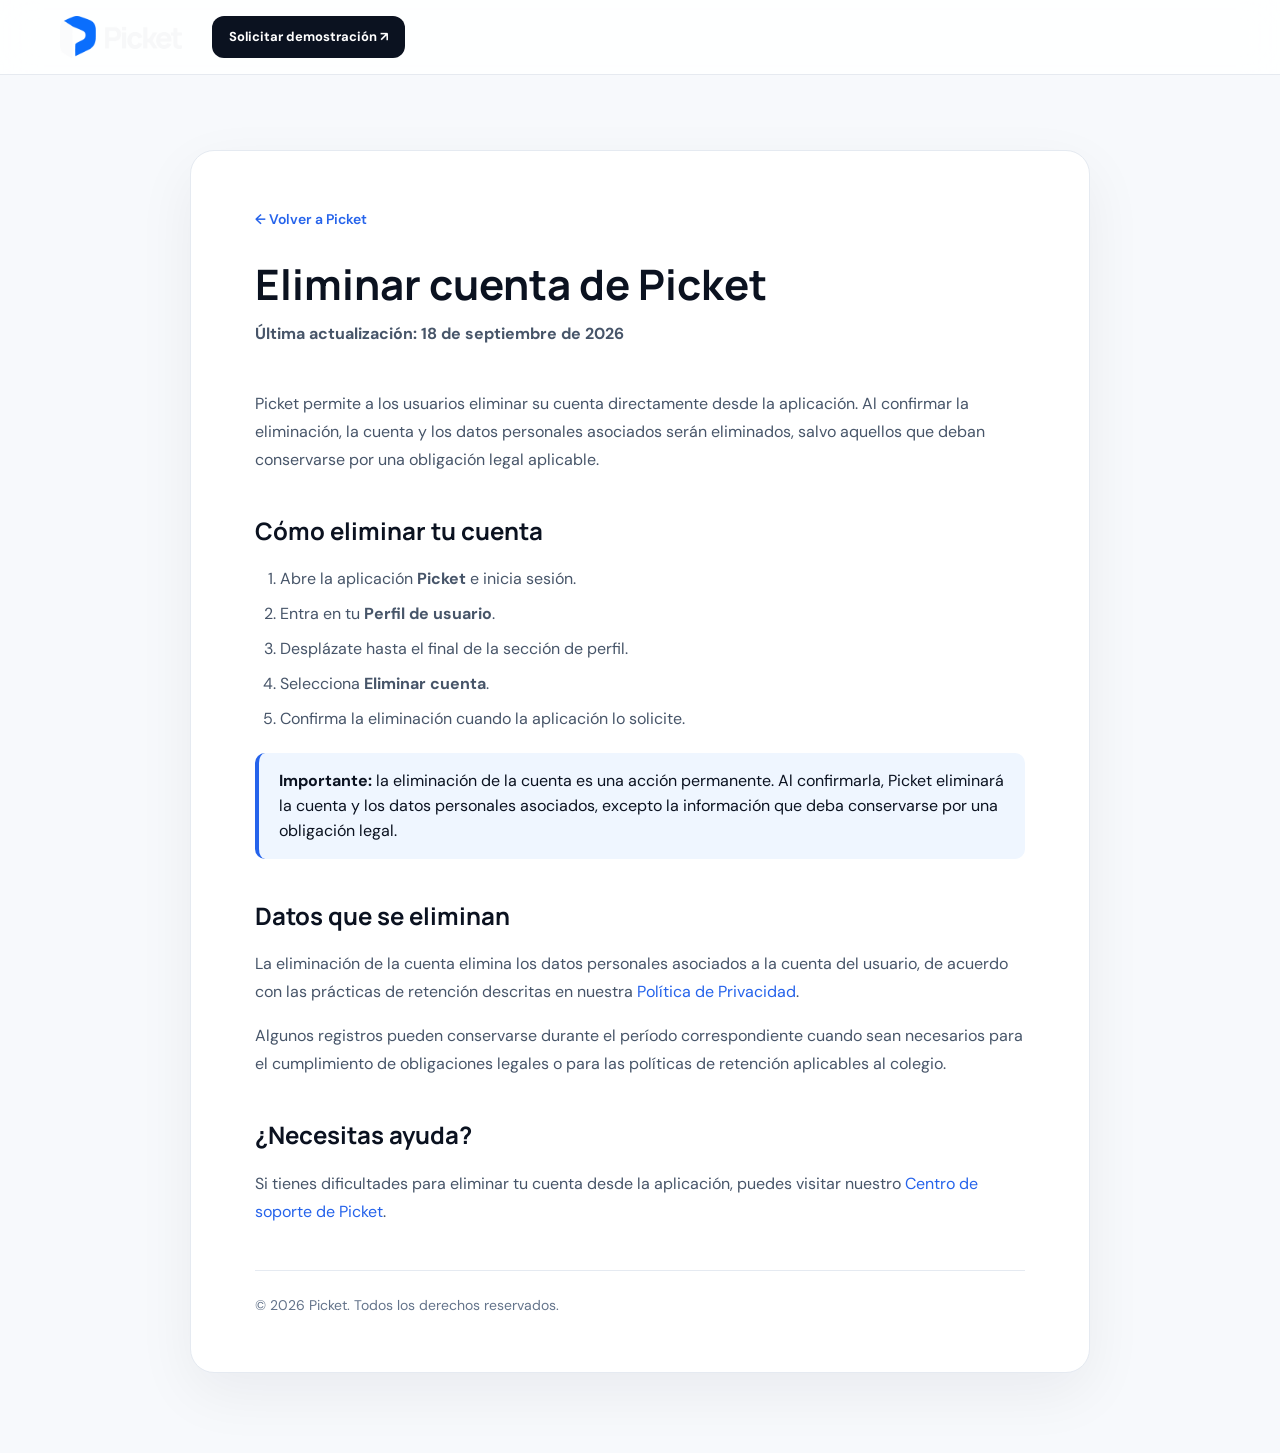
==== eliminar-cuenta.html @ 13ddd465 "Add files via upload" ====
<!doctype html>
<html lang="es">
<head>
<meta charset="utf-8">
<meta name="viewport" content="width=device-width,initial-scale=1">
<meta name="theme-color" content="#0b1220">
<meta name="description" content="Información sobre cómo eliminar una cuenta de Picket y los datos asociados.">
<title>Eliminar cuenta — Picket</title>
<link rel="icon" type="image/png" href="images/icon-picket.png">
<link rel="apple-touch-icon" href="images/icon-picket.png">
<link rel="preconnect" href="https://fonts.googleapis.com">
<link rel="preconnect" href="https://fonts.gstatic.com" crossorigin>
<link href="https://fonts.googleapis.com/css2?family=DM+Sans:wght@400;500;600;700&family=Manrope:wght@600;700;800&display=swap" rel="stylesheet">
<link rel="stylesheet" href="styles.css">
<style>
.privacy-page{background:#f7f9fc;min-height:100vh;padding:150px 20px 80px}
.privacy-wrap{max-width:900px;margin:0 auto;background:#fff;border:1px solid #e5eaf1;border-radius:24px;padding:56px 64px;box-shadow:0 20px 60px rgba(11,18,32,.06)}
.privacy-back{display:inline-flex;align-items:center;gap:8px;margin-bottom:30px;color:#2563eb;text-decoration:none;font-weight:600;font-size:14px}
.privacy-wrap h1{font-family:Manrope,sans-serif;font-size:42px;line-height:1.12;margin:0 0 12px;color:#0b1220}
.privacy-date{color:#64748b;margin:0 0 42px;font-size:15px}
.privacy-wrap h2{font-family:Manrope,sans-serif;color:#0b1220;font-size:24px;margin:38px 0 14px}
.privacy-wrap h3{font-family:Manrope,sans-serif;color:#172033;font-size:18px;margin:26px 0 10px}
.privacy-wrap p,.privacy-wrap li{font-family:'DM Sans',sans-serif;color:#475569;font-size:16px;line-height:1.75}
.privacy-wrap ul,.privacy-wrap ol{padding-left:25px}
.privacy-wrap li{margin:7px 0}
.privacy-wrap a{color:#2563eb}
.privacy-note{background:#eff6ff;border-left:4px solid #2563eb;padding:16px 20px;border-radius:10px;margin:20px 0}
.privacy-footer{margin-top:44px;padding-top:24px;border-top:1px solid #e5eaf1;color:#64748b;font-size:14px}
@media(max-width:700px){.privacy-page{padding:110px 14px 50px}.privacy-wrap{padding:32px 24px;border-radius:18px}.privacy-wrap h1{font-size:32px}.privacy-wrap h2{font-size:21px}}
</style>
</head>
<body>
<header class="nav">
  <div class="container nav-inner">
    <a class="brand" href="index.html#inicio">
      <img src="images/LogoPicketFondoOscuro.png" alt="Picket" class="brand-logo">
    </a>
    <a class="nav-cta" href="index.html#contacto">Solicitar demostración <span>↗</span></a>
  </div>
</header>

<main class="privacy-page">
<article class="privacy-wrap">
  <a class="privacy-back" href="index.html">← Volver a Picket</a>

  <h1>Eliminar cuenta de Picket</h1>
  <p class="privacy-date"><strong>Última actualización: 18 de septiembre de 2026</strong></p>

  <p>
    Picket permite a los usuarios eliminar su cuenta directamente desde la aplicación.
    Al confirmar la eliminación, la cuenta y los datos personales asociados serán eliminados,
    salvo aquellos que deban conservarse por una obligación legal aplicable.
  </p>

  <h2>Cómo eliminar tu cuenta</h2>

  <ol>
    <li>Abre la aplicación <strong>Picket</strong> e inicia sesión.</li>
    <li>Entra en tu <strong>Perfil de usuario</strong>.</li>
    <li>Desplázate hasta el final de la sección de perfil.</li>
    <li>Selecciona <strong>Eliminar cuenta</strong>.</li>
    <li>Confirma la eliminación cuando la aplicación lo solicite.</li>
  </ol>

  <div class="privacy-note">
    <strong>Importante:</strong> la eliminación de la cuenta es una acción permanente.
    Al confirmarla, Picket eliminará la cuenta y los datos personales asociados,
    excepto la información que deba conservarse por una obligación legal.
  </div>

  <h2>Datos que se eliminan</h2>

  <p>
    La eliminación de la cuenta elimina los datos personales asociados a la cuenta del usuario,
    de acuerdo con las prácticas de retención descritas en nuestra
    <a href="politica-privacidad.html">Política de Privacidad</a>.
  </p>

  <p>
    Algunos registros pueden conservarse durante el período correspondiente cuando sean
    necesarios para el cumplimiento de obligaciones legales o para las políticas de retención
    aplicables al colegio.
  </p>

  <h2>¿Necesitas ayuda?</h2>

  <p>
    Si tienes dificultades para eliminar tu cuenta desde la aplicación,
    puedes visitar nuestro
    <a href="soporte_picket.html">Centro de soporte de Picket</a>.
  </p>

  <div class="privacy-footer">© 2026 Picket. Todos los derechos reservados.</div>
</article>
</main>
</body>
</html>
---- styles.css ----
:root{--ink:#0b1220;--muted:#667085;--line:#e6eaf0;--bg:#f7f9fc;--blue:#2563eb;--green:#10b981;--purple:#7c3aed;--orange:#f59e0b;--pink:#ec4899;--cyan:#06b6d4}*{box-sizing:border-box}html{scroll-behavior:smooth}body{margin:0;color:var(--ink);background:#fff;font-family:"DM Sans",sans-serif;line-height:1.55}h1,h2,h3,.brand{font-family:Manrope,sans-serif}a{text-decoration:none;color:inherit}.container{width:min(1160px,calc(100% - 40px));margin:auto}.nav{position:fixed;z-index:20;top:0;left:0;right:0;background:#ffffffdd;backdrop-filter:blur(18px);border-bottom:1px solid #e6eaf0}.nav-inner{height:74px;display:flex;align-items:center;gap:30px}.brand{display:flex;align-items:center;gap:10px;font-weight:800;font-size:23px;letter-spacing:-.04em}.brand-mark{width:30px;height:30px;border-radius:9px;background:var(--ink);display:flex;align-items:center;justify-content:center;gap:3px;transform:rotate(-7deg)}.brand-mark i{width:3px;border-radius:4px;background:white;display:block}.brand-mark i:nth-child(1){height:10px}.brand-mark i:nth-child(2){height:17px}.brand-mark i:nth-child(3){height:13px}.desktop-nav{display:flex;gap:30px;margin-left:auto}.desktop-nav a{font-size:14px;color:#475467;font-weight:600}.desktop-nav a:hover{color:var(--blue)}.nav-cta{background:var(--ink);color:white;border-radius:12px;padding:11px 17px;font-size:13px;font-weight:700}.menu-btn,.mobile-nav{display:none}.hero{position:relative;overflow:hidden;min-height:760px;background:var(--bg);padding:150px 0 90px}.hero-glow{position:absolute;width:700px;height:700px;right:-250px;top:-160px;border-radius:50%;background:radial-gradient(circle,rgba(37,99,235,.13),transparent 67%)}.hero-grid{display:grid;grid-template-columns:1.03fr .97fr;align-items:center;gap:55px;position:relative}.eyebrow{display:inline-flex;align-items:center;gap:8px;background:#eef4ff;border:1px solid #dbe7ff;padding:8px 12px;border-radius:999px;margin-bottom:22px;font-size:11px;font-weight:800;color:var(--blue)}.eyebrow i{width:7px;height:7px;border-radius:50%;background:var(--green);box-shadow:0 0 0 4px #10b9811f}.hero h1{font-size:clamp(50px,6vw,78px);line-height:1.02;letter-spacing:-.065em;margin:0 0 24px}.hero h1 em{font-style:normal;color:var(--blue)}.hero-lead{font-size:18px;color:var(--muted);max-width:600px;margin:0 0 30px}.hero-actions{display:flex;gap:12px}.btn{display:inline-flex;align-items:center;justify-content:center;gap:12px;border:0;cursor:pointer;font:700 14px "DM Sans";padding:14px 19px;border-radius:13px;transition:.2s}.btn:hover{transform:translateY(-2px)}.btn-primary{background:var(--blue);color:#fff;box-shadow:0 10px 24px #2563eb33}.btn-ghost{color:var(--ink);border:1px solid var(--line);background:#fff}.hero-proof{display:flex;align-items:center;gap:20px;margin-top:55px}.hero-proof div{display:flex;flex-direction:column}.hero-proof strong{font:800 21px Manrope}.hero-proof span{font-size:10px;color:#98a2b3;text-transform:uppercase;letter-spacing:.07em}.hero-proof>b{height:28px;width:1px;background:#dfe4ea}.hero-visual{height:500px;position:relative;display:flex;align-items:center;justify-content:center}.orbit{position:absolute;border:1px solid #2563eb24;border-radius:50%;width:420px;height:420px}.orbit.o2{width:570px;height:570px;border-color:#10b98119}.phone{position:relative;width:292px;height:520px;background:#fff;border:8px solid var(--ink);border-radius:42px;box-shadow:0 35px 80px #0b122038;padding:18px;z-index:2;overflow:hidden}.phone:before{content:"";position:absolute;top:0;left:50%;transform:translateX(-50%);width:95px;height:23px;background:var(--ink);border-radius:0 0 17px 17px}.phone-top{display:flex;justify-content:space-between;margin-top:9px;font-size:9px;color:#667085}.phone-top small{font-weight:800;color:var(--ink);font-size:11px}.student-photo{height:145px;border-radius:20px;background:linear-gradient(135deg,#dbeafe,#eff6ff);margin-top:18px;display:flex;align-items:center;justify-content:center;position:relative}.avatar{width:82px;height:82px;border-radius:50%;background:#bfdbfe;display:grid;place-items:center;font:800 29px Manrope;color:#1d4ed8}.student-photo span{position:absolute;bottom:9px;background:#ecfdf5;color:#047857;border:1px solid #a7f3d0;border-radius:999px;padding:5px 8px;font-size:8px;font-weight:700}.student-name{font:800 16px Manrope;margin-top:13px}.student-meta{font-size:10px;color:#667085}.id-card{display:flex;justify-content:space-between;align-items:center;background:#f7f9fc;border:1px solid #edf0f5;border-radius:13px;margin-top:13px;padding:9px 11px}.id-card span,.id-card strong{display:block}.id-card span{font-size:7px;text-transform:uppercase;color:#98a2b3}.id-card strong{font-size:9px}.id-card>b{font-size:25px}.pickup{margin-top:11px;border-top:1px solid #eef0f3;padding-top:10px}.pickup>div:first-child{display:flex;justify-content:space-between;font-size:8px;color:#667085}.pickup>div:first-child strong{color:var(--blue)}.person{display:flex;align-items:center;gap:7px;margin-top:7px}.person>i{width:28px;height:28px;border-radius:9px;background:#e0e7ff;color:#4338ca;display:grid;place-items:center;font-size:8px;font-weight:800;font-style:normal}.person div{flex:1}.person b,.person small{display:block}.person b{font-size:8px}.person small{font-size:7px;color:#98a2b3}.person em{color:var(--green);font-weight:800}.phone>button{border:0;background:var(--ink);color:#fff;border-radius:10px;padding:9px;width:100%;font:700 9px "DM Sans";margin-top:12px}.phone>button span{float:right}.float-card{position:absolute;z-index:3;background:#fffffff5;border:1px solid #e9edf3;border-radius:14px;box-shadow:0 18px 40px #0b12201c;padding:11px 13px;display:flex;align-items:center;gap:9px;min-width:205px}.float-card.a{right:0;top:78px}.float-card.b{left:0;bottom:83px}.float-card>i{width:27px;height:27px;border-radius:9px;display:grid;place-items:center;font-style:normal;font-weight:800;background:#ecfdf5;color:#059669}.float-card.b>i{background:#eff6ff;color:#2563eb}.float-card b,.float-card small{display:block}.float-card b{font-size:10px}.float-card small{font-size:8px;color:#98a2b3}.scroll-cue{position:absolute;bottom:20px;left:50%;transform:translateX(-50%);font-size:10px;color:#98a2b3;letter-spacing:.08em;text-transform:uppercase}.scroll-cue:first-letter{color:var(--blue)}.statement{padding:115px 0}.narrow{max-width:850px}.section-label{font-size:11px;letter-spacing:.13em;font-weight:800;color:var(--blue)}.statement h2,.section-head h2,.family h2,.contact h2{font:800 43px/1.15 Manrope;letter-spacing:-.05em;margin:14px 0}.statement h2 span,.section-head h2 span,.family h2 span,.investment h2 span,.benefits h2 span{color:var(--blue)}.statement p,.section-head p,.family-copy>p,.contact-copy>p{color:var(--muted);font-size:16px}.how{padding:115px 0;background:var(--bg);border-top:1px solid #eef1f5}.flow{display:grid;grid-template-columns:repeat(4,1fr);gap:24px;margin-top:60px;position:relative}.flow-line{position:absolute;left:9%;right:9%;top:43px;height:1px;background:#dfe5ee}.flow-step{background:#fff;border:1px solid var(--line);border-radius:20px;padding:25px 23px;min-height:235px;position:relative}.flow-step small{font-size:9px;font-weight:800;color:#98a2b3;letter-spacing:.1em}.flow-step i{display:grid;place-items:center;width:38px;height:38px;border-radius:12px;background:#eef4ff;color:var(--blue);margin:24px 0 18px;font-style:normal;font-weight:800}.flow-step:nth-of-type(3) i{background:#ecfdf5;color:#059669}.flow-step:nth-of-type(4) i{background:#f5f3ff;color:#7c3aed}.flow-step h3{font-size:16px;margin:0 0 8px}.flow-step p{font-size:12px;color:#667085;margin:0}.features{padding:115px 0}.centered{text-align:center}.feature-grid{display:grid;grid-template-columns:repeat(3,1fr);grid-auto-rows:330px;gap:17px;margin-top:60px}.feature{border:1px solid var(--line);border-radius:22px;padding:25px;background:#fff;min-height:300px;position:relative;overflow:hidden;transition:.25s}.feature:hover{transform:translateY(-4px);box-shadow:0 18px 45px #0b12200c}.feature-icon{width:42px;height:42px;border-radius:13px;display:grid;place-items:center;font-weight:800;margin-bottom:22px}.feature-icon.blue{background:#eaf1ff;color:#2563eb}.feature-icon.green{background:#eafaf5;color:#059669}.feature-icon.purple{background:#f3efff;color:#7c3aed}.feature-icon.orange{background:#fff7e8;color:#d97706}.feature-icon.pink{background:#fff0f7;color:#db2777}.feature-icon.cyan{background:#e9fbff;color:#0891b2}.feature>small{font-size:9px;font-weight:800;letter-spacing:.11em;color:#98a2b3}.feature h3{font:800 22px Manrope;letter-spacing:-.03em;margin:7px 0 10px}.feature p{font-size:13px;color:#667085;margin:0;line-height:1.65}.id-visual{position:absolute;bottom:-38px;right:-20px;transform:rotate(-6deg)}.id-visual>div{width:210px;height:255px;border-radius:20px;background:linear-gradient(150deg,#1e40af,#2563eb);padding:18px;box-shadow:0 25px 50px #0004;display:flex;flex-direction:column}.id-visual b{font:800 9px Manrope;letter-spacing:.12em}.id-visual span{width:70px;height:70px;border-radius:50%;background:#bfdbfe;margin:30px auto 14px}.id-visual strong{font-size:10px}.id-visual small{font-size:7px;color:#bcd0ff}.id-visual em{font-size:28px;text-align:right;margin-top:auto;font-style:normal}.tiny,.permission{position:absolute;bottom:22px;left:25px;right:25px;background:#f8fafc;border:1px solid #eef1f5;border-radius:14px;padding:10px}.tiny{display:flex;align-items:center;gap:9px}.tiny>i{width:26px;height:26px;border-radius:8px;background:#ecfdf5;color:#059669;display:grid;place-items:center;font-style:normal}.tiny b,.tiny small,.permission small,.permission b,.permission span{display:block}.tiny b,.permission b{font-size:8px}.tiny small,.permission small,.permission span{font-size:7px;color:#98a2b3}.permission b{margin-top:2px}.family{padding:120px 0;background:var(--bg)}.family-grid{display:grid;grid-template-columns:1fr 1fr;gap:90px;align-items:center}.family ul{list-style:none;padding:0;margin:28px 0;display:grid;gap:12px}.family li{font-size:13px;font-weight:600}.family-panel{background:var(--ink);border-radius:28px;padding:25px;box-shadow:0 30px 70px #0b12202e;min-height:390px}.notification{display:flex;align-items:center;gap:10px;background:#fff;border-radius:14px;padding:12px;margin-bottom:10px}.notification>i{width:30px;height:30px;border-radius:10px;background:#ecfdf5;color:#059669;display:grid;place-items:center;font-style:normal;font-weight:800}.notification:nth-child(2)>i{background:#eef4ff;color:#2563eb}.notification div{flex:1}.notification b,.notification small{display:block}.notification b{font-size:9px}.notification small{font-size:7px;color:#98a2b3}.notification em{font-style:normal;font-size:7px;color:#98a2b3}.family-card{margin-top:30px;border:1px solid #2d384b;border-radius:18px;padding:16px;color:#fff}.family-card>div{display:flex;justify-content:space-between;font-size:8px;color:#aab4c4}.family-card>div b{color:#34d399}.family-card section{display:flex;align-items:center;gap:10px;margin-top:18px}.family-card section>i{width:47px;height:47px;border-radius:14px;background:#bfdbfe;color:#1d4ed8;display:grid;place-items:center;font:800 18px Manrope;font-style:normal}.family-card section b,.family-card section small{display:block}.family-card section b{font-size:11px}.family-card section small{font-size:8px;color:#98a2b3}.family-card section>strong{margin-left:auto;font-size:35px}.benefits{padding:110px 0}.benefit-grid{display:grid;grid-template-columns:repeat(3,1fr);gap:1px;background:var(--line);margin-top:55px;border:1px solid var(--line);border-radius:20px;overflow:hidden}.benefit-grid article{background:#fff;padding:35px;min-height:210px}.benefit-grid small{font-size:10px;font-weight:800;color:var(--blue)}.benefit-grid h3{font-size:20px;margin:22px 0 8px}.benefit-grid p{font-size:13px;color:#667085;max-width:280px}.investment{padding:115px 0;background:var(--bg)}.investment-box{background:var(--ink);border-radius:30px;padding:65px;display:grid;grid-template-columns:1fr 1fr;gap:80px;color:#fff;position:relative;overflow:hidden}.investment-box:after{content:"";position:absolute;width:450px;height:450px;border-radius:50%;right:-180px;top:-170px;background:radial-gradient(circle,#2563eb80,transparent 65%)}.investment h2{font:800 50px/1.05 Manrope;letter-spacing:-.055em;margin:14px 0 20px}.investment-copy>p{color:#aab4c4;font-size:14px}.price{display:flex;align-items:center;gap:18px;margin:35px 0 8px}.price strong{font:800 55px Manrope;letter-spacing:-.055em}.price span{font-size:12px;color:#aab4c4;line-height:1.35}.investment-box>div:first-child>small{font-size:10px;color:#d5dbe5}.investment-list{position:relative;z-index:2}.investment-list h3{font-size:18px}.investment-list p{border-bottom:1px solid #2b3648;padding:11px 0;margin:0;font-size:12px;color:#e5e9ef}.investment-list p::first-letter{color:#34d399}.btn-white{background:#fff;color:var(--ink);margin-top:18px}.contact{padding:115px 0}.contact-grid{display:grid;grid-template-columns:1fr 1fr;gap:90px}.contact h2{font-size:43px}.contact-detail{display:flex;gap:12px;align-items:center;margin-top:35px}.contact-detail>i{width:40px;height:40px;border-radius:12px;background:#eef4ff;color:var(--blue);display:grid;place-items:center;font-style:normal}.contact-detail small,.contact-detail b{display:block}.contact-detail small{font-size:9px;color:#98a2b3}.contact-detail b{font-size:12px}.contact-form{border:1px solid var(--line);border-radius:22px;padding:27px;background:#fff;box-shadow:0 18px 45px #0b12200d;display:grid;gap:14px}.contact-form label{font-size:10px;font-weight:800;color:#344054}.contact-form input,.contact-form textarea{display:block;width:100%;margin-top:6px;border:1px solid #dfe4ea;border-radius:10px;padding:11px 12px;font:13px "DM Sans";outline:none;resize:vertical}.contact-form input:focus,.contact-form textarea:focus{border-color:#93b4ff;box-shadow:0 0 0 3px #eef4ff}.contact-form>p{font-size:9px;color:#98a2b3;margin:0;text-align:center} .contact-form .cf-turnstile{margin:2px 0 2px;min-height:65px}.contact-closing{margin-top:32px;max-width:620px}.contact-closing-lead{font:800 24px/1.25 Manrope;color:var(--ink);letter-spacing:-.035em;margin:0 0 14px}.contact-closing>p:not(.contact-closing-lead){font-size:16px;color:var(--muted);line-height:1.65;margin:0}.contact-closing-lead::after{content:"";display:block;width:42px;height:3px;background:var(--blue);border-radius:999px;margin-top:18px}.contact-closing-lead + p{margin-top:22px!important}@media(max-width:900px){.contact-closing{margin-top:25px}.contact-closing-lead{font-size:22px}.contact-closing>p:not(.contact-closing-lead){font-size:15px}}
footer{background:#070d18;color:#9ba7b8;padding:28px 0}.footer-inner{display:flex;align-items:center;justify-content:space-between;gap:20px}.footer-inner .brand{color:#fff}.footer-inner p,.footer-inner>span{font-size:10px;margin:0}.reveal{opacity:0;transform:translateY(20px);transition:.7s ease}.reveal.visible{opacity:1;transform:none}.d1{transition-delay:.08s}.d2{transition-delay:.16s}.d3{transition-delay:.24s}
@media(max-width:900px){.desktop-nav,.nav-cta{display:none}.menu-btn{display:block;margin-left:auto;background:none;border:0;font-size:24px;color:var(--ink);cursor:pointer}.mobile-nav{padding:14px 20px 20px;border-top:1px solid var(--line);background:#fff}.mobile-nav.open{display:grid;gap:4px}.mobile-nav a{padding:10px 0;font-size:14px;font-weight:700}.hero{padding-top:125px}.hero-grid{grid-template-columns:1fr}.hero-copy{text-align:center}.hero-lead{margin-left:auto;margin-right:auto}.hero-actions,.hero-proof{justify-content:center}.hero-visual{margin-top:20px}.flow,.feature-grid{grid-template-columns:1fr 1fr;grid-auto-rows:330px}.flow-line{display:none}.family-grid,.contact-grid,.investment-box{grid-template-columns:1fr;gap:45px}.benefit-grid{grid-template-columns:1fr}}
@media(max-width:600px){.container{width:calc(100% - 28px)}.hero{padding-top:112px}.hero h1{font-size:48px}.hero-lead{font-size:16px}.hero-actions{flex-direction:column}.hero-proof{gap:11px;margin-top:40px}.hero-proof strong{font-size:17px}.hero-visual{height:470px;transform:scale(.88);margin:-5px -25px}.float-card.a{right:-7px}.float-card.b{left:-7px}.statement,.how,.features,.family,.benefits,.investment,.contact{padding:80px 0}.statement h2,.section-head h2,.family h2,.contact h2{font-size:32px}.flow,.feature-grid{grid-template-columns:1fr;grid-auto-rows:330px}.investment-box{padding:35px 25px;border-radius:24px}.investment h2{font-size:40px}.price strong{font-size:43px}.footer-inner{flex-direction:column;text-align:center}}

/* Visual storytelling with supplied Picket photography */
.hero-photo-wrap{height:560px;border-radius:34px;overflow:visible;position:relative;display:block;box-shadow:0 35px 90px #0b12202a}
.hero-photo{width:100%;height:100%;display:block;object-fit:cover;object-position:center;border-radius:34px;box-shadow:inset 0 0 0 1px #ffffff33}
.hero-photo-overlay{position:absolute;inset:0;border-radius:34px;background:linear-gradient(180deg,#0b122000 45%,#0b12206b 100%)}
.hero-badge{position:absolute;z-index:3;display:flex;align-items:center;gap:10px;background:#fffffff2;border:1px solid #ffffffaa;border-radius:16px;padding:11px 14px;box-shadow:0 18px 45px #0b12202a;backdrop-filter:blur(10px)}
.hero-badge i{width:31px;height:31px;border-radius:10px;display:grid;place-items:center;background:#ecfdf5;color:#059669;font-style:normal;font-weight:800}
.hero-badge b,.hero-badge small{display:block}.hero-badge b{font-size:10px}.hero-badge small{font-size:8px;color:#667085;margin-top:2px}.hero-badge-top{right:-22px;top:55px}.hero-badge-bottom{left:-22px;bottom:55px}.hero-badge-bottom i{background:#eef4ff;color:#2563eb}
.solution-feature{display:grid;grid-template-columns:1fr 1.05fr;gap:55px;align-items:center;margin-top:55px}.solution-image{position:relative;border-radius:26px;overflow:hidden;min-height:500px;box-shadow:0 28px 70px #0b12201f}.solution-image img{width:100%;height:500px;display:block;object-fit:cover;object-position:center}.solution-image>span{position:absolute;left:18px;bottom:18px;background:#0b1220e8;color:#fff;padding:9px 12px;border-radius:10px;font-size:9px;font-weight:800;letter-spacing:.06em;text-transform:uppercase}.solution-copy>h3{font:800 30px/1.15 Manrope;letter-spacing:-.04em;margin:12px 0}.solution-copy>p{font-size:14px;color:var(--muted);max-width:560px}.flow-compact{grid-template-columns:repeat(2,1fr);gap:12px;margin-top:28px}.flow-compact .flow-line{display:none}.flow-compact .flow-step{min-height:170px;padding:18px}.flow-compact .flow-step i{margin:14px 0 12px;width:34px;height:34px}.flow-compact .flow-step h3{font-size:14px}.flow-compact .flow-step p{font-size:11px}.security-story{padding:110px 0;background:#fff}.security-grid{display:grid;grid-template-columns:.85fr 1.15fr;gap:70px;align-items:center}.security-copy h2{font:800 43px/1.15 Manrope;letter-spacing:-.05em;margin:14px 0}.security-copy h2 span{color:var(--blue)}.security-copy>p{color:var(--muted);font-size:16px}.security-points{display:grid;gap:12px;margin-top:28px}.security-points div{display:flex;align-items:center;gap:11px;font-size:13px;font-weight:700}.security-points b{width:28px;height:28px;border-radius:9px;background:#ecfdf5;color:#059669;display:grid;place-items:center}.security-image,.family-image,.investment-visual{position:relative;overflow:hidden;border-radius:28px}.security-image img{width:100%;height:500px;display:block;object-fit:cover;object-position:center}.image-caption{position:absolute;left:18px;right:18px;bottom:18px;background:#0b1220e8;color:#fff;border-radius:14px;padding:12px 14px;backdrop-filter:blur(8px)}.image-caption b,.image-caption span{display:block}.image-caption b{font-size:11px}.image-caption span{font-size:8px;color:#c8d0dc;margin-top:2px}.image-caption.light{background:#ffffffed;color:var(--ink)}.image-caption.light span{color:#667085}.family{padding:120px 0;background:var(--bg)}.family-grid{grid-template-columns:1.05fr .95fr}.family-image{min-height:610px;box-shadow:0 30px 70px #0b12201f}.family-image img{width:100%;height:610px;display:block;object-fit:cover;object-position:center}.family-copy .family-panel{margin-top:25px;min-height:auto;padding:18px;border-radius:20px}.family-copy .notification{margin-bottom:8px}.family-copy .notification:last-child{margin-bottom:0}.investment-box{grid-template-columns:.95fr 1.05fr}.investment-visual{min-height:560px;z-index:2}.investment-visual img{width:100%;height:560px;display:block;object-fit:cover;object-position:center}.investment-content{position:relative;z-index:2}.investment-content>p{color:#aab4c4;font-size:14px}.investment-content>small{font-size:10px;color:#d5dbe5}.investment-content .investment-list{margin-top:28px}.investment-box:after{z-index:1}.investment-list{position:relative;z-index:3}
@media(max-width:900px){.hero-photo-wrap{height:500px}.solution-feature,.security-grid{grid-template-columns:1fr;gap:35px}.solution-image,.solution-image img{min-height:420px;height:420px}.security-image img{height:430px}.family-image,.family-image img{min-height:460px;height:460px}.investment-visual,.investment-visual img{min-height:420px;height:420px}.investment-content{order:-1}}
@media(max-width:600px){.hero-photo-wrap{height:440px;border-radius:26px;margin-left:4px;margin-right:4px}.hero-photo,.hero-photo-overlay{border-radius:26px}.hero-badge-top{right:-8px;top:24px}.hero-badge-bottom{left:-8px;bottom:24px}.hero-badge{padding:9px 11px}.solution-feature{margin-top:38px}.solution-image,.solution-image img{height:350px;min-height:350px}.solution-copy>h3{font-size:25px}.flow-compact{grid-template-columns:1fr}.flow-compact .flow-step{min-height:145px}.security-story{padding:80px 0}.security-copy h2{font-size:32px}.security-image img{height:350px}.family-image,.family-image img{height:390px;min-height:390px}.family-grid{gap:35px}.investment-visual,.investment-visual img{height:350px;min-height:350px}.investment-content{order:0}}

/* Final visual refinements: full photography + mobile-first framing */
.family-image,
.investment-visual{overflow:hidden}
.family-image img,
.investment-visual img{width:100%;height:auto;min-height:0;display:block;object-fit:contain;object-position:center}
.family-image{align-self:start;min-height:0}
.investment-visual{min-height:0}
.investment-visual img{aspect-ratio:auto}

/* Investment section: price intentionally hidden from the public landing */
.investment-box{grid-template-columns:.95fr 1.05fr;align-items:center}
.investment-note{margin-top:28px;font-size:16px;line-height:1.55;font-weight:700;color:#f4f7fb;max-width:520px}
.investment-list{margin-top:26px}
.investment-list h3{font-size:22px;margin:0 0 8px}
.investment-list p{padding:12px 0;font-size:14px}
.investment-caption{grid-column:1 / -1;text-align:center;position:relative;z-index:4;padding:0 10px 4px;margin-top:-8px}
.investment-caption b,.investment-caption span{display:block}
.investment-caption b{font-size:20px;line-height:1.3}
.investment-caption span{font-size:14px;color:#aab4c4;margin-top:5px}
.investment-caption .btn{display:inline-flex;margin:22px auto 0}

/* Hero: use a phone frame instead of a cropped square photo */
.hero-visual{display:flex;align-items:center;justify-content:center;height:590px;position:relative}
.hero-photo-wrap{width:min(310px,62%);height:590px;border-radius:42px;overflow:visible;background:#111827;border:8px solid #111827;box-shadow:0 35px 90px #0b12204a;position:relative;padding:0}
.hero-photo-wrap:before{content:"";position:absolute;z-index:5;top:10px;left:50%;transform:translateX(-50%);width:88px;height:24px;border-radius:0 0 15px 15px;background:#111827}
.hero-photo{width:100%;height:100%;border-radius:33px;object-fit:cover;object-position:center;box-shadow:none}
.hero-photo-overlay{border-radius:33px}
.hero-photo-wrap:after{content:"";position:absolute;z-index:6;right:-11px;top:145px;width:4px;height:68px;border-radius:0 4px 4px 0;background:#111827;box-shadow:0 82px 0 #111827}
.hero-badge-top{right:-115px;top:95px}
.hero-badge-bottom{left:-115px;bottom:95px}

@media(max-width:900px){
  .hero-visual{height:540px}
  .hero-photo-wrap{width:min(285px,58%);height:540px}
  .hero-badge-top{right:-75px}
  .hero-badge-bottom{left:-75px}
  .family-image img,.investment-visual img{height:auto;min-height:0}
  .investment-box{grid-template-columns:1fr;gap:35px}
  .investment-visual{order:0}
  .investment-content{order:1}
  .investment-caption{order:2;margin-top:0}
}
@media(max-width:600px){
  .hero-visual{height:505px;margin-top:12px}
  .hero-photo-wrap{width:220px;height:450px;border-width:7px;border-radius:34px}
  .hero-photo,.hero-photo-overlay{border-radius:27px}
  .hero-photo-wrap:before{width:70px;height:20px;top:7px;border-radius:0 0 13px 13px}
  .hero-photo-wrap:after{right:-9px;top:115px;height:55px;box-shadow:0 67px 0 #111827}
  .hero-badge{padding:8px 10px;gap:8px}
  .hero-badge-top{right:-58px;top:55px}
  .hero-badge-bottom{left:-58px;bottom:55px}
  .hero-badge b{font-size:9px}
  .hero-badge small{font-size:7px}
  .family-image{border-radius:24px}
  .family-image img{width:100%;height:auto}
  .investment-box{padding:30px 22px;border-radius:24px}
  .investment-note{font-size:15px}
  .investment-list h3{font-size:20px}
  .investment-list p{font-size:13px}
  .investment-caption{padding-bottom:0}
  .investment-caption b{font-size:18px}
  .investment-caption span{font-size:13px}
}

/* V3 responsive layout fixes */
/* Feature cards: content-driven rows, no fixed-height empty space */
.feature-grid{grid-auto-rows:auto;align-items:stretch}
.feature{min-height:0;height:auto}
.feature-large{grid-row:auto;min-height:0}

/* Keep the Picket ID visual as a subtle background element so it never covers text */
.feature-large .id-visual{z-index:0;opacity:.10;right:-34px;bottom:-72px;transform:rotate(-6deg) scale(1.08);pointer-events:none}
.feature-large>.feature-icon,
.feature-large>small,
.feature-large>h3,
.feature-large>p{position:relative;z-index:2}

/* Flow cards: height follows their actual content */
.flow{grid-auto-rows:auto;align-items:stretch}
.flow-step{min-height:0;height:auto}
.flow-compact{grid-auto-rows:auto}
.flow-compact .flow-step{min-height:0;height:auto}

/* Family photography: never leave an artificial blank area on narrow screens */
.family-image{height:auto;min-height:0}
.family-image img{height:auto;min-height:0;object-fit:contain;display:block}

@media(max-width:900px){
  .flow,.feature-grid{grid-auto-rows:auto}
  .feature{min-height:0}
  .flow-step,.flow-compact .flow-step{min-height:0}
  .family-image{height:auto;min-height:0}
  .family-image img{height:auto;min-height:0}
}

@media(max-width:600px){
  .flow,.feature-grid{grid-auto-rows:auto}
  .flow-step,.flow-compact .flow-step{min-height:0;height:auto}
  .feature{min-height:0;height:auto}
  .feature-large{min-height:0}
  .family-image{height:auto;min-height:0}
  .family-image img{height:auto;min-height:0;width:100%;object-fit:contain}
  .feature-large .id-visual{right:-42px;bottom:-80px;opacity:.08;transform:rotate(-6deg) scale(.95)}
}

/* V4 — definitive responsive corrections */
/* Picket ID: remove the decorative card because it is not a functional UI and can obscure copy. */
.feature .id-visual{display:none!important}
.feature{overflow:hidden}

/* Feature grid: exactly two balanced rows on desktop; cards size to content. */
.feature-grid{grid-template-columns:repeat(3,minmax(0,1fr));grid-auto-rows:auto;align-items:start}
.feature{height:auto;min-height:0;align-self:start}

/* Process cards: never force tall rows; each card follows its content. */
.flow,.flow-compact{grid-auto-rows:max-content;align-items:start}
.flow-step,.flow-compact .flow-step{height:auto;min-height:0;align-self:start}

/* Family section: stack image and text on tablet/mobile. The photograph keeps its native ratio. */
@media(max-width:900px){
  .family-grid{grid-template-columns:1fr!important;gap:40px!important;align-items:start}
  .family-image{width:100%;height:auto;min-height:0;align-self:start}
  .family-image img{width:100%;height:auto;min-height:0;object-fit:contain;object-position:center}
  .flow-compact{grid-template-columns:1fr;grid-auto-rows:max-content}
  .flow-compact .flow-step{min-height:0;height:auto}
}

@media(max-width:600px){
  .feature-grid{grid-template-columns:1fr;grid-auto-rows:max-content;gap:14px}
  .feature{height:auto;min-height:0;padding:25px}
  .flow{grid-template-columns:1fr;grid-auto-rows:max-content}
  .flow-step,.flow-compact .flow-step{min-height:0;height:auto;padding:22px}
  .family-grid{grid-template-columns:1fr!important}
  .family-image{height:auto;min-height:0}
  .family-image img{height:auto;min-height:0;width:100%;object-fit:contain}
}


/* Picket approved brand assets */
.brand { display:flex; align-items:center; text-decoration:none; }
.brand-logo { width: 122px; height: auto; display:block; }
@media (max-width: 700px) { .brand-logo { width: 108px; } }

/* Footer logo: optimized for the dark footer background */
.footer-brand-logo {
  display: inline-flex;
  align-items: center;
  max-width: 220px;
  margin-bottom: 1.25rem;
}
.footer-brand-logo img {
  display: block;
  width: 100%;
  height: auto;
  max-height: 58px;
  object-fit: contain;
  object-position: left center;
}
@media (max-width: 640px) {
  .footer-brand-logo {
    max-width: 190px;
  }
}
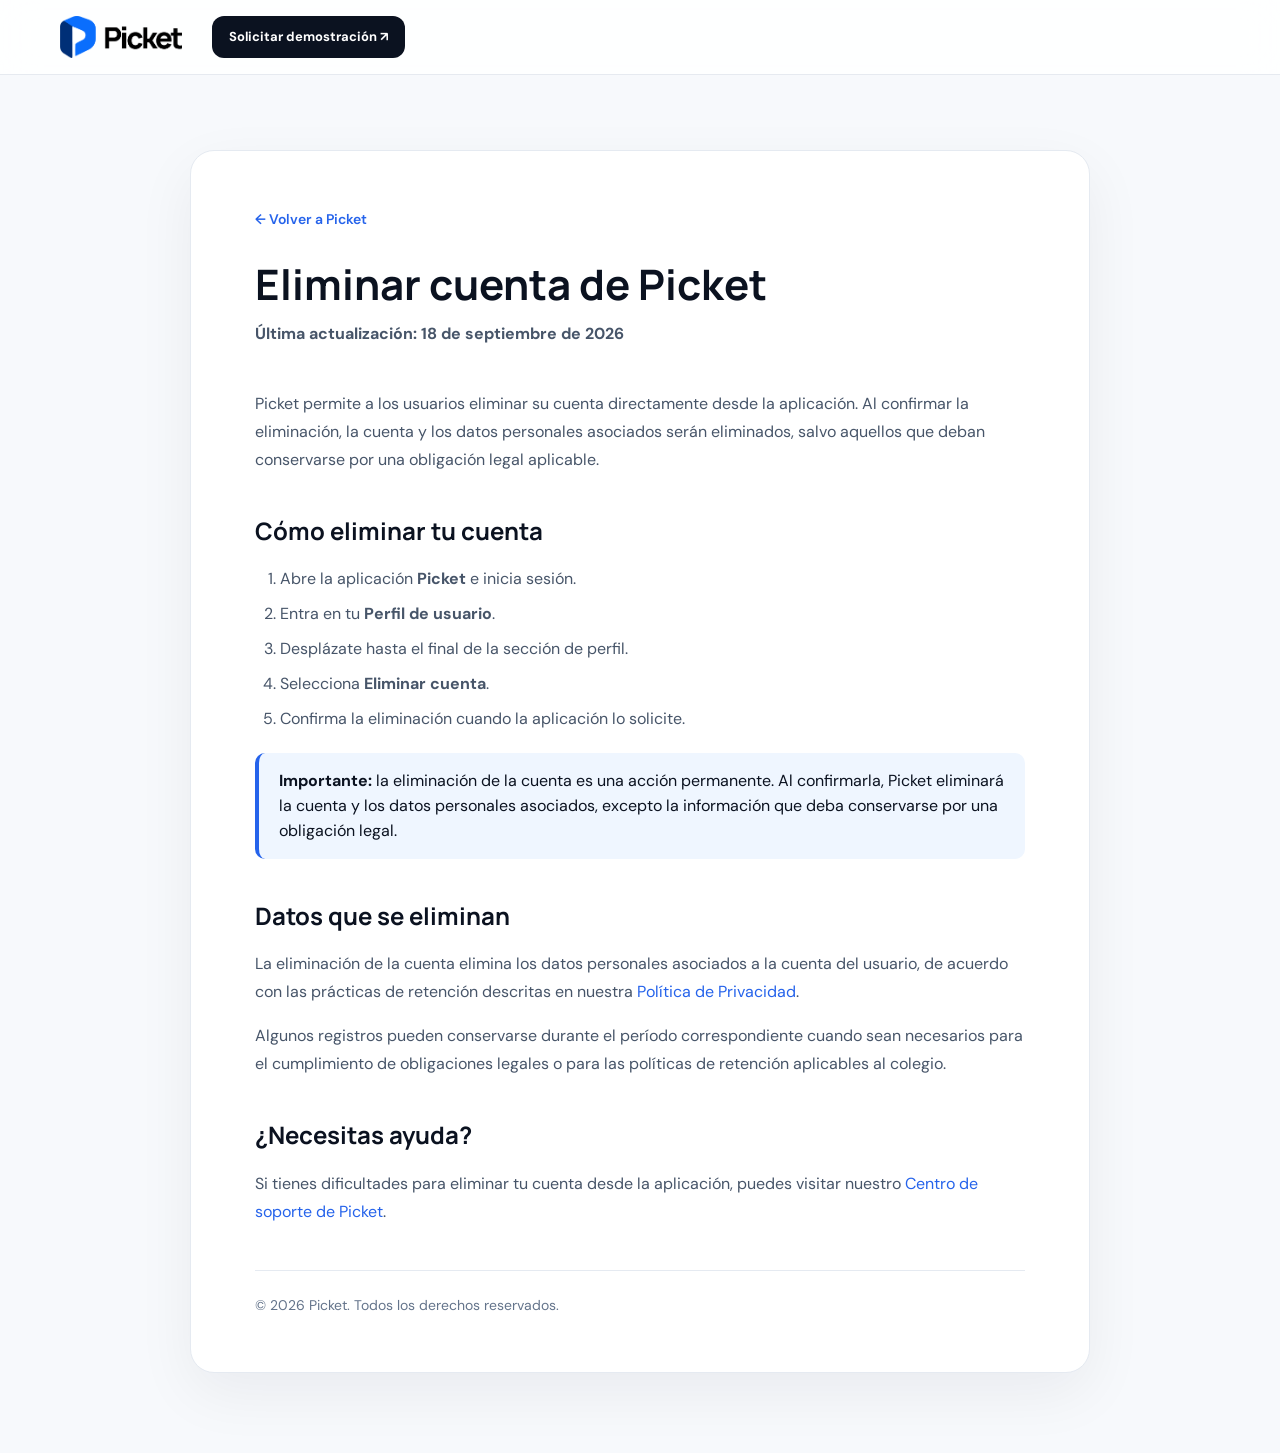
==== commit a58dab60: "Update eliminar-cuenta.html" ====
--- a/eliminar-cuenta.html
+++ b/eliminar-cuenta.html
@@ -33,7 +33,7 @@
 <header class="nav">
   <div class="container nav-inner">
     <a class="brand" href="index.html#inicio">
-      <img src="images/LogoPicketFondoOscuro.png" alt="Picket" class="brand-logo">
+      <img src="images/logo-picket.png" alt="Picket" class="brand-logo">
     </a>
     <a class="nav-cta" href="index.html#contacto">Solicitar demostración <span>↗</span></a>
   </div>
